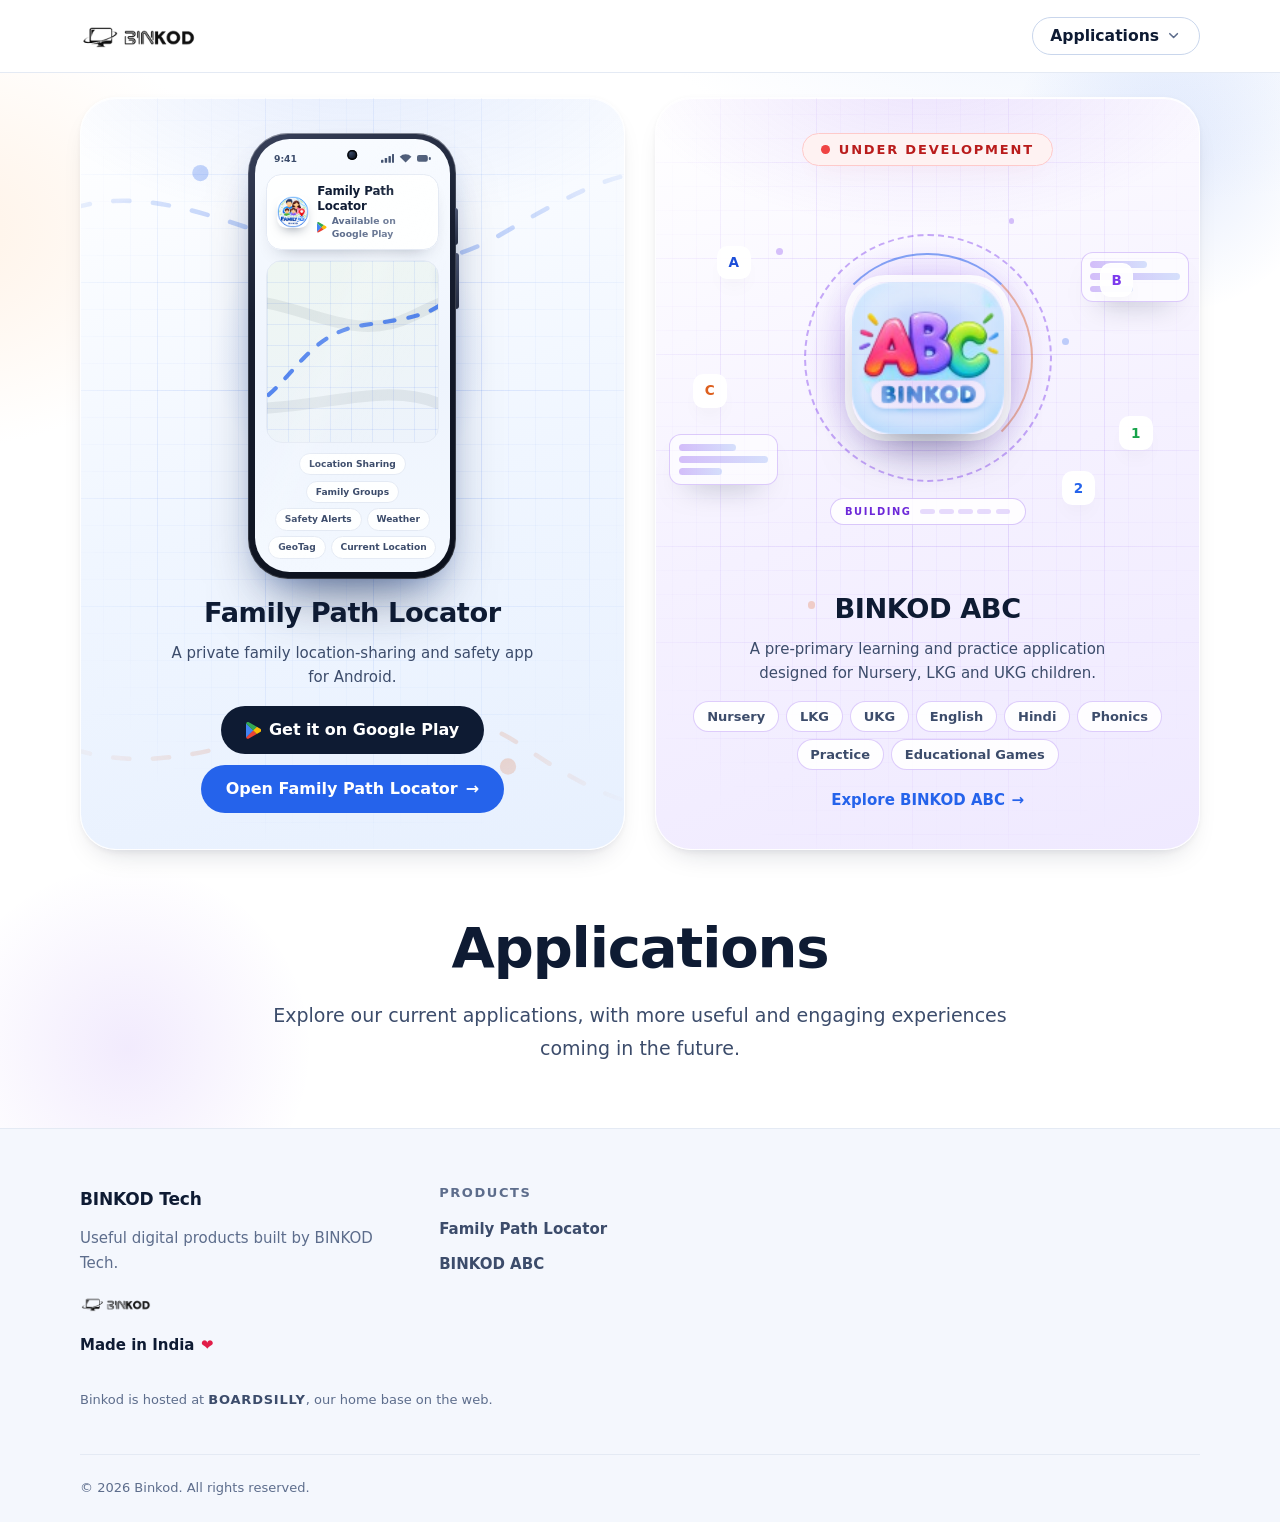
==== index.html @ 32d00f83 "Initial website - binkod applications" ====
<!DOCTYPE html>
<html lang="en">
<head>
  <meta charset="UTF-8">
  <meta name="viewport" content="width=device-width, initial-scale=1.0">
  <title>BINKOD Tech — Applications</title>
  <meta name="description" content="BINKOD Tech builds useful digital products — Family Path Locator, a family location-sharing app for Android, and BINKOD ABC, a pre-primary learning app in development.">
  <meta name="theme-color" content="#2563eb">
  <!-- TODO: Add canonical URL and og:url once the production domain is confirmed. -->
  <meta property="og:type" content="website">
  <meta property="og:site_name" content="BINKOD Tech">
  <meta property="og:title" content="BINKOD Tech — Applications">
  <meta property="og:description" content="BINKOD Tech builds useful digital products — Family Path Locator for Android and BINKOD ABC, in development.">
  <!-- TODO: Add og:image once the production domain is confirmed. -->
  <link rel="icon" type="image/png" sizes="96x96" href="/public/favicon/fav-96.png">
  <link rel="apple-touch-icon" href="/public/favicon/apple-touch-icon.png">
  <link rel="stylesheet" href="/css/global.css">
  <script src="/js/global.js" defer></script>
</head>
<body>
  <a class="skip-link" href="#main-content">Skip to main content</a>

  <!-- ============================ HEADER ============================ -->
  <header class="site-header root-header">
    <div class="container header-inner">
      <!-- Primary brand: the BINKOD wordmark links to www.binkod.in -->
      <a class="root-logo" href="https://www.binkod.in/" target="_blank" rel="noopener noreferrer">
        <img src="/public/assets/shared/binkod.png" alt="BINKOD Tech" width="150" height="68">
      </a>

      <!-- Applications: grouped product navigation -->
      <details class="nav-apps" id="nav-apps">
        <summary class="nav-apps__toggle">
          Applications
          <svg class="nav-apps__chevron" viewBox="0 0 24 24" fill="none" stroke="currentColor" stroke-width="2.5" stroke-linecap="round" stroke-linejoin="round" aria-hidden="true" focusable="false"><polyline points="6 9 12 15 18 9"/></svg>
        </summary>
        <div class="nav-apps__panel">
          <ul class="nav-apps__list">
            <li>
              <a class="nav-apps__item" href="/family-path-locator/">
                <img class="nav-apps__icon" src="/public/assets/family-path/icons/familypath.png" alt="" width="36" height="36">
                <span class="nav-apps__meta">
                  <span class="nav-apps__name">Family Path Locator</span>
                  <span class="nav-apps__desc">Family location &amp; safety</span>
                </span>
              </a>
            </li>
            <li>
              <a class="nav-apps__item" href="/binkod-abc/">
                <img class="nav-apps__icon" src="/public/assets/binkod-abc/icons/app-icon.png" alt="" width="36" height="36" loading="lazy">
                <span class="nav-apps__meta">
                  <span class="nav-apps__name">
                    BINKOD ABC
                    <span class="nav-apps__badge">Under development</span>
                  </span>
                  <span class="nav-apps__desc">Pre-primary learning</span>
                </span>
              </a>
            </li>
          </ul>
        </div>
      </details>
    </div>
  </header>

  <main id="main-content">
    <!-- ============================ APPLICATION SHOWCASE (first content) ============================ -->
    <section class="root-hero" aria-labelledby="applications-title">
      <div class="container">
        <div class="showcase">
          <!-- ============ LEFT — Family Path Locator (Android phone) ============ -->
          <div class="showcase__slot anim-in--left">
            <div class="showcase__panel showcase__panel--fp">
              <!-- Map-inspired backdrop: soft coordinate grid + flowing routes -->
              <span class="fp-deco fp-deco--grid" aria-hidden="true"></span>
              <svg class="fp-deco fp-deco__routes" viewBox="0 0 300 460" preserveAspectRatio="xMidYMid slice" aria-hidden="true" focusable="false">
                <path class="fp-route fp-route--a" d="M-24 92 C 60 44, 140 152, 232 98 S 336 54, 372 128"/>
                <path class="fp-route fp-route--b" d="M-24 374 C 70 424, 152 318, 246 382 S 348 402, 372 344"/>
                <circle class="fp-route-dot fp-route-dot--a" cx="66" cy="64" r="4.5"/>
                <circle class="fp-route-dot fp-route-dot--b" cx="236" cy="392" r="4.5"/>
              </svg>

              <!-- Android phone mockup -->
              <div class="fp-stage">
                <span class="fp-stage__glow" aria-hidden="true"></span>
                <div class="phone-float">
                  <div class="phone-tilt">
                    <div class="phone">
                      <span class="phone__btn phone__btn--vol" aria-hidden="true"></span>
                      <span class="phone__btn phone__btn--power" aria-hidden="true"></span>
                      <div class="phone__screen">
                        <div class="app-ui">
                          <div class="app-ui__bar">
                            <span>9:41</span>
                            <span class="app-ui__sys" aria-hidden="true">
                              <svg viewBox="0 0 12 8" focusable="false"><rect x="0" y="5.2" width="2.2" height="2.8" rx="0.6"/><rect x="3.4" y="3.6" width="2.2" height="4.4" rx="0.6"/><rect x="6.8" y="1.8" width="2.2" height="6.2" rx="0.6"/><rect x="10" y="0" width="2" height="8" rx="0.6"/></svg>
                              <svg viewBox="0 0 12 8" focusable="false"><path d="M6 7.7 0.7 2.5A7.5 7.5 0 0 1 11.3 2.5Z"/></svg>
                              <svg viewBox="0 0 11 7" focusable="false"><rect x="0" y="0.8" width="8.6" height="5.4" rx="1.6"/><rect x="9.4" y="2.3" width="1.6" height="2.4" rx="0.8"/></svg>
                            </span>
                          </div>
                          <div class="app-ui__head">
                            <img class="app-ui__icon" src="/public/assets/family-path/icons/familypath.png" alt="" width="34" height="34">
                            <div class="app-ui__titles">
                              <span class="app-ui__name">Family Path Locator</span>
                              <span class="app-ui__avail">
                                <svg class="app-ui__play-icon" viewBox="0 0 92 101" aria-hidden="true" focusable="false"><path fill="#EA4335" d="M42.7141006,48.2030918 L0.378682653,92.5574864 C1.34201801,95.9718278 3.8294422,98.7491902 7.11735265,100.081627 C10.4052631,101.414063 14.1244454,101.151948 17.1929731,99.3715328 L64.8282049,72.2415332 L42.7141006,48.2030918 Z"/><path fill="#FBBC04" d="M85.5227162,40.6634756 L64.9228444,28.8650805 L41.7361587,49.2125801 L65.0174839,72.1784402 L85.4596231,60.5062311 C89.1508724,58.5735708 91.4640104,54.7514463 91.4640104,50.5848534 C91.4640104,46.4182604 89.1508724,42.5961359 85.4596231,40.6634756 L85.5227162,40.6634756 Z"/><path fill="#4285F4" d="M0.378682653,8.39139474 C0.122773783,9.33743897 -0.00455672329,10.3136395 3.58642309e-13,11.2936738 L3.58642309e-13,89.6552074 C0.00268414143,90.6347753 0.129891998,91.6100356 0.378682653,92.5574864 L44.1652401,49.3387662 L0.378682653,8.39139474 Z"/><path fill="#34A853" d="M43.0295657,50.4744406 L64.9228444,28.8650805 L17.3507056,1.60889485 C15.5610268,0.560731677 13.5255296,0.005596085 11.4515081,0 C6.30402332,-0.0101779895 1.77867801,3.40639326 0.378682653,8.35984823 L43.0295657,50.4744406 Z"/></svg>
                                Available on Google Play
                              </span>
                            </div>
                          </div>
                          <div class="app-ui__map">
                            <svg class="app-ui__map-svg" viewBox="0 0 200 130" preserveAspectRatio="xMidYMid slice" aria-hidden="true" focusable="false">
                              <path class="app-road" d="M-14 36 C 44 8, 88 66, 142 40 S 196 18, 224 44"/>
                              <path class="app-road" d="M-14 100 C 52 120, 116 80, 166 104 S 214 112, 232 94"/>
                              <path class="app-road" d="M20 -14 C 34 40, 10 84, 40 148"/>
                              <path class="app-route" d="M26 106 C 58 88, 66 52, 108 46 S 158 38, 174 22"/>
                              <circle class="app-route-start" cx="26" cy="106" r="4"/>
                              <g class="app-pin" transform="translate(174 22)">
                                <circle class="app-pin__ping" cx="0" cy="-14" r="6"/>
                                <path class="app-pin__shape" d="M0 0 C-6 -8.5 -8.5 -11.5 -8.5 -15.5 A8.5 8.5 0 1 1 8.5 -15.5 C8.5 -11.5 6 -8.5 0 0 Z"/>
                                <circle class="app-pin__dot" cx="0" cy="-15.5" r="3.2"/>
                              </g>
                            </svg>
                          </div>
                          <ul class="app-ui__pills">
                            <li>Location Sharing</li>
                            <li>Family Groups</li>
                            <li>Safety Alerts</li>
                            <li>Weather</li>
                            <li>GeoTag</li>
                            <li>Current Location</li>
                          </ul>
                        </div>
                        <span class="phone__cam" aria-hidden="true"></span>
                        <span class="phone__glare" aria-hidden="true"></span>
                      </div>
                    </div>
                  </div>
                </div>
              </div>

              <div class="showcase__info">
                <h2 class="showcase__title">Family Path Locator</h2>
                <p class="showcase__desc">A private family location-sharing and safety app for Android.</p>
                <div class="showcase__actions">
                  <a class="btn btn--play" href="https://play.google.com/store/apps/details?id=com.binkod.familypath" target="_blank" rel="noopener noreferrer" data-play-link>
                    <svg class="btn__play-icon" viewBox="0 0 92 101" aria-hidden="true" focusable="false"><path fill="#EA4335" d="M42.7141006,48.2030918 L0.378682653,92.5574864 C1.34201801,95.9718278 3.8294422,98.7491902 7.11735265,100.081627 C10.4052631,101.414063 14.1244454,101.151948 17.1929731,99.3715328 L64.8282049,72.2415332 L42.7141006,48.2030918 Z"/><path fill="#FBBC04" d="M85.5227162,40.6634756 L64.9228444,28.8650805 L41.7361587,49.2125801 L65.0174839,72.1784402 L85.4596231,60.5062311 C89.1508724,58.5735708 91.4640104,54.7514463 91.4640104,50.5848534 C91.4640104,46.4182604 89.1508724,42.5961359 85.4596231,40.6634756 L85.5227162,40.6634756 Z"/><path fill="#4285F4" d="M0.378682653,8.39139474 C0.122773783,9.33743897 -0.00455672329,10.3136395 3.58642309e-13,11.2936738 L3.58642309e-13,89.6552074 C0.00268414143,90.6347753 0.129891998,91.6100356 0.378682653,92.5574864 L44.1652401,49.3387662 L0.378682653,8.39139474 Z"/><path fill="#34A853" d="M43.0295657,50.4744406 L64.9228444,28.8650805 L17.3507056,1.60889485 C15.5610268,0.560731677 13.5255296,0.005596085 11.4515081,0 C6.30402332,-0.0101779895 1.77867801,3.40639326 0.378682653,8.35984823 L43.0295657,50.4744406 Z"/></svg>
                    Get it on Google Play
                  </a>
                  <a class="btn btn--primary" href="/family-path-locator/">
                    Open Family Path Locator
                    <span class="showcase__arrow" aria-hidden="true">→</span>
                  </a>
                </div>
              </div>
            </div>
          </div>

          <!-- ============ RIGHT — BINKOD ABC (under development) ============ -->
          <div class="showcase__slot anim-in--right">
            <div class="showcase__panel showcase__panel--abc">
              <!-- Blueprint-inspired backdrop -->
              <span class="abc-deco abc-deco--grid" aria-hidden="true"></span>
              <span class="abc-dot abc-dot--1" aria-hidden="true"></span>
              <span class="abc-dot abc-dot--2" aria-hidden="true"></span>
              <span class="abc-dot abc-dot--3" aria-hidden="true"></span>
              <span class="abc-dot abc-dot--4" aria-hidden="true"></span>

              <p class="abc-status">
                <span class="abc-status__dot" aria-hidden="true"></span>
                Under development
              </p>

              <div class="abc-stage">
                <span class="abc-stage__glow" aria-hidden="true"></span>

                <span class="abc-frag abc-frag--a" aria-hidden="true">A</span>
                <span class="abc-frag abc-frag--b" aria-hidden="true">B</span>
                <span class="abc-frag abc-frag--c" aria-hidden="true">C</span>
                <span class="abc-frag abc-frag--d" aria-hidden="true">1</span>
                <span class="abc-frag abc-frag--e" aria-hidden="true">2</span>

                <span class="abc-wire abc-wire--a" aria-hidden="true"><i></i><i></i><i></i></span>
                <span class="abc-wire abc-wire--b" aria-hidden="true"><i></i><i></i><i></i></span>

                <div class="abc-orbit">
                  <span class="abc-orbit__ring abc-orbit__ring--dashed" aria-hidden="true"></span>
                  <span class="abc-orbit__ring abc-orbit__ring--sweep" aria-hidden="true"></span>
                  <span class="abc-orbit__halo" aria-hidden="true"></span>
                  <div class="abc-icon-intro">
                    <div class="abc-icon-float">
                      <img class="abc-icon" src="/public/assets/binkod-abc/icons/app-icon.png" alt="BINKOD ABC app icon" width="156" height="156" loading="lazy">
                    </div>
                  </div>
                </div>

                <div class="abc-build" aria-hidden="true">
                  <span class="abc-build__label">Building</span>
                  <span class="abc-build__steps"><i></i><i></i><i></i><i></i><i></i></span>
                </div>
              </div>

              <div class="showcase__info">
                <h2 class="showcase__title">BINKOD ABC</h2>
                <p class="showcase__desc">A pre-primary learning and practice application designed for Nursery, LKG and UKG children.</p>
                <ul class="showcase__tags">
                  <li>Nursery</li>
                  <li>LKG</li>
                  <li>UKG</li>
                  <li>English</li>
                  <li>Hindi</li>
                  <li>Phonics</li>
                  <li>Practice</li>
                  <li>Educational Games</li>
                </ul>
                <div class="showcase__actions">
                  <a class="showcase__link" href="/binkod-abc/">
                    Explore BINKOD ABC
                    <span class="showcase__arrow" aria-hidden="true">→</span>
                  </a>
                </div>
              </div>
            </div>
          </div>
        </div>
      </div>

      <!-- Applications heading + subtitle — intentionally placed AFTER the showcase -->
      <div class="container root-hero__inner root-hero__apps">
        <h1 id="applications-title" class="anim-in">Applications</h1>
        <p class="lead anim-in anim-in--delay">Explore our current applications, with more useful and engaging experiences coming in the future.</p>
      </div>
    </section>
  </main>

  <!-- ============================ FOOTER ============================ -->
  <footer class="site-footer">
    <div class="container">
      <div class="footer-grid">
        <div class="footer-brand">
          <span class="brand__name">BINKOD Tech</span>
          <p class="footer-brand__text">
            Useful digital products built by BINKOD Tech.
          </p>
          <a class="binkod-link" href="https://www.binkod.in/" target="_blank" rel="noopener noreferrer">
            <img src="/public/assets/shared/binkod.png" alt="BINKOD Tech" width="150" height="68" loading="lazy">
          </a>
          <p class="made-in">Made in India <span class="made-in__heart" aria-hidden="true">❤️</span></p>
        </div>
        <div class="footer-col">
          <h2 class="footer__title">Products</h2>
          <ul class="footer-links">
            <li><a href="/family-path-locator/">Family Path Locator</a></li>
            <li><a href="/binkod-abc/">BINKOD ABC</a></li>
          </ul>
        </div>
      </div>
      <p class="footer-hosting">
        Binkod is hosted at <a href="https://boardsilly.in">BOARDSILLY</a>, our home base on the web.
      </p>
      <div class="footer-bottom">
        <span>© 2026 Binkod. All rights reserved.</span>
      </div>
    </div>
  </footer>
</body>
</html>
---- css/global.css ----
/* ==========================================================================
   BINKOD Tech Web — global.css
   Site-wide foundation: design tokens, reset, typography, buttons, layout,
   header/navigation, footer, accessibility helpers, root page, and 404 page.

   Application-specific styles belong in the application stylesheet
   (for example css/family-path.css).
   ========================================================================== */

/* --------------------------------------------------------------------------
   Design tokens
   -------------------------------------------------------------------------- */
:root {
  /* Color */
  --c-bg: #ffffff;
  --c-bg-soft: #f4f7fd;
  --c-bg-warm: #fff7ef;
  --c-surface: #ffffff;
  --c-line: #e4eaf4;
  --c-line-strong: #c9d6ec;
  --c-ink: #0e1b33;
  --c-ink-soft: #3c4c6b;
  --c-muted: #5d6d8c;
  --c-primary: #2563eb;
  --c-primary-strong: #1d4ed8;
  --c-primary-soft: #eaf1fe;
  --c-accent: #dd5f1e;
  --c-accent-soft: #fff1e4;
  --c-heart: #e11d48;
  --c-note-bg: #fffbeb;
  --c-note-line: #f3d489;
  --c-note-ink: #6f5412;

  /* Typography */
  --font-sans: system-ui, -apple-system, "Segoe UI", Roboto, "Helvetica Neue",
    Arial, "Noto Sans", sans-serif;
  --fs-xs: 0.8125rem;
  --fs-sm: 0.9375rem;
  --fs-base: 1rem;
  --fs-md: 1.125rem;
  --fs-lg: 1.25rem;
  --fs-lead: clamp(1.0625rem, 1rem + 0.3vw, 1.1875rem);
  --fs-h1: clamp(2.375rem, 1.4rem + 4vw, 3.5rem);
  --fs-h2: clamp(1.75rem, 1.2rem + 2.2vw, 2.5rem);
  --fs-h3: clamp(1.2rem, 1.05rem + 0.7vw, 1.45rem);
  --lh-body: 1.65;

  /* Shape & elevation */
  --r-sm: 8px;
  --r-md: 14px;
  --r-lg: 20px;
  --r-xl: 28px;
  --r-pill: 999px;
  --sh-1: 0 1px 2px rgba(14, 27, 51, 0.06);
  --sh-2: 0 2px 6px rgba(14, 27, 51, 0.05), 0 14px 30px -16px rgba(14, 27, 51, 0.22);
  --sh-3: 0 4px 12px rgba(14, 27, 51, 0.07), 0 28px 56px -24px rgba(14, 27, 51, 0.28);

  /* Layout */
  --container: 70rem;
  --gutter: clamp(1rem, 4vw, 1.75rem);
  --section-y: clamp(3.5rem, 2rem + 6vw, 5.75rem);
  --header-h: 4.5rem;

  /* Motion */
  --t-fast: 150ms ease;
  --t: 220ms ease;
}

/* --------------------------------------------------------------------------
   Reset / base
   -------------------------------------------------------------------------- */
*,
*::before,
*::after {
  box-sizing: border-box;
}

html {
  -webkit-text-size-adjust: 100%;
  scroll-behavior: smooth;
}

body {
  margin: 0;
}

h1,
h2,
h3,
h4,
p,
figure,
blockquote,
ul,
ol,
dl,
dd {
  margin: 0;
}

img,
picture,
video,
svg {
  display: block;
  max-width: 100%;
}

input,
button,
textarea,
select {
  font: inherit;
}

ul[class],
ol[class] {
  list-style: none;
  padding: 0;
}

::selection {
  background: var(--c-primary-soft);
  color: var(--c-ink);
}

/* --------------------------------------------------------------------------
   Body defaults and typography
   -------------------------------------------------------------------------- */
body {
  font-family: var(--font-sans);
  font-size: var(--fs-base);
  line-height: var(--lh-body);
  color: var(--c-ink);
  background-color: var(--c-bg);
  -webkit-font-smoothing: antialiased;
}

h1,
h2,
h3,
h4,
h5,
h6 {
  line-height: 1.2;
  font-weight: 700;
  letter-spacing: -0.015em;
}

h1 {
  font-size: var(--fs-h1);
}

h2 {
  font-size: var(--fs-h2);
}

h3 {
  font-size: var(--fs-h3);
}

p {
  overflow-wrap: break-word;
}

strong {
  font-weight: 700;
}

a {
  color: var(--c-primary);
  text-decoration-thickness: 0.06em;
  text-underline-offset: 0.18em;
}

a:hover {
  color: var(--c-primary-strong);
}

.icon {
  width: 1.5rem;
  height: 1.5rem;
  flex: none;
}

/* --------------------------------------------------------------------------
   Layout primitives
   -------------------------------------------------------------------------- */
.container {
  width: min(100% - 2 * var(--gutter), var(--container));
  margin-inline: auto;
}

.section {
  padding-block: var(--section-y);
}

section[id],
main[id] {
  scroll-margin-top: calc(var(--header-h) + 0.75rem);
}

.section--soft {
  background-color: var(--c-bg-soft);
}

.section--warm {
  background-color: var(--c-bg-warm);
}

.section--dark {
  background: linear-gradient(140deg, #10203f 0%, #16305f 55%, #1d3f7d 100%);
  color: #eef3fc;
}

.section--dark h2,
.section--dark h3 {
  color: #ffffff;
}

.section--dark .eyebrow {
  color: #9dbdf8;
}

.section--dark p {
  color: #ccd8ee;
}

.section-head {
  max-width: 44rem;
  margin-inline: auto;
  text-align: center;
  margin-bottom: clamp(2rem, 1.2rem + 3vw, 3.25rem);
}

.section-head > * + * {
  margin-top: 0.9rem;
}

.eyebrow {
  display: block;
  font-size: var(--fs-xs);
  font-weight: 700;
  letter-spacing: 0.14em;
  text-transform: uppercase;
  color: var(--c-primary);
}

.lead {
  font-size: var(--fs-lead);
  line-height: 1.7;
  color: var(--c-ink-soft);
}

.actions {
  display: flex;
  flex-wrap: wrap;
  align-items: center;
  gap: 0.85rem;
}

/* --------------------------------------------------------------------------
   Buttons
   -------------------------------------------------------------------------- */
.btn {
  display: inline-flex;
  align-items: center;
  justify-content: center;
  gap: 0.5rem;
  padding: 0.8rem 1.5rem;
  border: 1.5px solid transparent;
  border-radius: var(--r-pill);
  font-family: inherit;
  font-size: 1rem;
  font-weight: 600;
  line-height: 1.25;
  text-align: center;
  text-decoration: none;
  cursor: pointer;
  transition: background-color var(--t), color var(--t), border-color var(--t),
    box-shadow var(--t), transform var(--t-fast);
}

.btn:hover:not([aria-disabled="true"]) {
  transform: translateY(-2px);
}

.btn:active:not([aria-disabled="true"]) {
  transform: translateY(1px);
}

.btn--primary {
  background-color: var(--c-primary);
  color: #ffffff;
}

.btn--primary:hover {
  background-color: var(--c-primary-strong);
  color: #ffffff;
  box-shadow: var(--sh-2);
}

.btn--outline {
  background-color: transparent;
  color: var(--c-primary-strong);
  border-color: var(--c-line-strong);
}

.btn--outline:hover {
  background-color: var(--c-primary-soft);
  border-color: var(--c-primary);
  color: var(--c-primary-strong);
}

.btn--play {
  background-color: var(--c-ink);
  color: #ffffff;
}

.btn--play:hover {
  background-color: #1d3055;
  color: #ffffff;
  box-shadow: var(--sh-2);
}

/* Official Google Play icon shown before the button label */
.btn__play-icon {
  width: auto;
  height: 1.05rem;
  flex: none;
}

.btn--sm .btn__play-icon {
  height: 0.95rem;
}

.btn--light {
  background-color: #ffffff;
  color: var(--c-ink);
}

.btn--light:hover {
  background-color: #eef3fc;
  color: var(--c-ink);
  box-shadow: var(--sh-2);
}

.btn--sm {
  padding: 0.55rem 1.15rem;
  font-size: var(--fs-sm);
}

.btn--block {
  display: flex;
  width: 100%;
}

[data-play-link][aria-disabled="true"] {
  opacity: 0.6;
  cursor: default;
  pointer-events: none;
}

/* --------------------------------------------------------------------------
   Chips
   -------------------------------------------------------------------------- */
.chip {
  display: inline-flex;
  align-items: center;
  gap: 0.45rem;
  padding: 0.35rem 0.85rem;
  border-radius: var(--r-pill);
  border: 1px solid var(--c-line);
  background-color: var(--c-surface);
  font-size: var(--fs-xs);
  font-weight: 600;
  color: var(--c-ink-soft);
}

.chip--primary {
  background-color: var(--c-primary-soft);
  border-color: transparent;
  color: var(--c-primary-strong);
}

.chip--accent {
  background-color: var(--c-accent-soft);
  border-color: transparent;
  color: #a3440f;
}

.made-in {
  display: inline-flex;
  align-items: center;
  gap: 0.4rem;
  font-weight: 600;
}

.made-in__heart {
  color: var(--c-heart);
  font-style: normal;
}

/* --------------------------------------------------------------------------
   Accessibility helpers
   -------------------------------------------------------------------------- */
.skip-link {
  position: absolute;
  top: 0;
  left: 0;
  z-index: 100;
  padding: 0.8rem 1.2rem;
  border: 1px solid var(--c-line-strong);
  border-radius: 0 0 var(--r-sm) 0;
  background-color: var(--c-bg);
  color: var(--c-primary-strong);
  font-weight: 600;
  text-decoration: none;
  transform: translateY(-110%);
  transition: transform var(--t-fast);
}

.skip-link:focus {
  transform: translateY(0);
}

.visually-hidden {
  position: absolute;
  width: 1px;
  height: 1px;
  padding: 0;
  margin: -1px;
  overflow: hidden;
  clip: rect(0 0 0 0);
  white-space: nowrap;
  border: 0;
}

:focus-visible {
  outline: 3px solid var(--c-primary);
  outline-offset: 2px;
}

/* --------------------------------------------------------------------------
   Site header and navigation
   -------------------------------------------------------------------------- */
.site-header {
  position: sticky;
  top: 0;
  z-index: 60;
  background-color: rgba(255, 255, 255, 0.96);
  border-bottom: 1px solid var(--c-line);
}

.header-inner {
  position: relative;
  display: flex;
  align-items: center;
  gap: 1rem;
  min-height: var(--header-h);
}

.brand {
  display: inline-flex;
  align-items: center;
  gap: 0.65rem;
  color: var(--c-ink);
  text-decoration: none;
}

.brand:hover {
  color: var(--c-ink);
}

.brand__img {
  width: 2.375rem;
  height: 2.375rem;
  flex: none;
}

.brand__text {
  display: flex;
  flex-direction: column;
  line-height: 1.15;
}

.brand__name {
  font-size: 1.0625rem;
  font-weight: 700;
  letter-spacing: -0.01em;
}

.brand__by {
  font-size: 0.75rem;
  font-weight: 600;
  color: var(--c-muted);
  letter-spacing: 0.02em;
}

.nav-toggle {
  display: none;
  margin-left: auto;
  width: 2.75rem;
  height: 2.75rem;
  padding: 0;
  border: 1px solid var(--c-line-strong);
  border-radius: var(--r-sm);
  background-color: var(--c-surface);
  cursor: pointer;
  align-items: center;
  justify-content: center;
  flex-direction: column;
  gap: 5px;
  transition: background-color var(--t-fast);
}

.nav-toggle:hover {
  background-color: var(--c-primary-soft);
}

.nav-toggle__bar {
  display: block;
  width: 1.15rem;
  height: 2px;
  border-radius: 2px;
  background-color: var(--c-ink);
  transition: transform var(--t), opacity var(--t-fast);
}

.nav-toggle[aria-expanded="true"] .nav-toggle__bar:nth-child(1) {
  transform: translateY(7px) rotate(45deg);
}

.nav-toggle[aria-expanded="true"] .nav-toggle__bar:nth-child(2) {
  opacity: 0;
}

.nav-toggle[aria-expanded="true"] .nav-toggle__bar:nth-child(3) {
  transform: translateY(-7px) rotate(-45deg);
}

.site-nav {
  display: flex;
  align-items: center;
  gap: 0.25rem;
  margin-left: auto;
}

.site-nav__list {
  display: flex;
  align-items: center;
  gap: 0.35rem 1.3rem;
  margin: 0;
  padding: 0;
  list-style: none;
}

.site-nav__link {
  display: inline-block;
  padding: 0.4rem 0;
  color: var(--c-ink-soft);
  font-size: 0.975rem;
  font-weight: 600;
  text-decoration: none;
  background-image: linear-gradient(currentColor, currentColor);
  background-position: left calc(100% - 2px);
  background-size: 0% 2px;
  background-repeat: no-repeat;
  transition: color var(--t-fast), background-size var(--t) ease;
}

.site-nav__link:hover {
  color: var(--c-primary-strong);
  background-size: 100% 2px;
}

.site-nav__link[aria-current="page"] {
  color: var(--c-primary-strong);
  background-size: 100% 2px;
}

.site-nav .btn {
  margin-left: 0.65rem;
}

@media (max-width: 59.99em) {
  .nav-toggle {
    display: inline-flex;
  }

  .site-nav {
    display: none;
    position: absolute;
    top: 100%;
    left: calc(-1 * var(--gutter));
    right: calc(-1 * var(--gutter));
    margin-left: 0;
    padding: 0.5rem var(--gutter) 1.25rem;
    background-color: var(--c-bg);
    border-bottom: 1px solid var(--c-line);
    box-shadow: var(--sh-2);
  }

  .site-nav.is-open {
    display: block;
    animation: nav-in 180ms ease-out;
  }

  .site-nav__list {
    flex-direction: column;
    align-items: stretch;
    gap: 0;
  }

  .site-nav__link {
    display: block;
    padding: 0.85rem 0;
    font-size: 1.0625rem;
    border-bottom: 1px solid var(--c-line);
  }

  .site-nav .btn {
    display: flex;
    width: 100%;
    margin: 1rem 0 0;
  }
}

/* --------------------------------------------------------------------------
   Root header — BINKOD wordmark + Applications dropdown
   -------------------------------------------------------------------------- */
.root-header .header-inner {
  justify-content: space-between;
}

.root-logo {
  display: inline-flex;
  align-items: center;
  flex: none;
}

.root-logo img {
  width: auto;
  height: clamp(2.7rem, 2.15rem + 2.6vw, 3.3rem);
  display: block;
}

.nav-apps {
  position: relative;
}

.nav-apps__toggle {
  display: inline-flex;
  align-items: center;
  gap: 0.45rem;
  padding: 0.55rem 1.1rem;
  border: 1px solid var(--c-line-strong);
  border-radius: var(--r-pill);
  background-color: var(--c-surface);
  color: var(--c-ink);
  font-size: 0.975rem;
  font-weight: 700;
  line-height: 1.2;
  list-style: none;
  cursor: pointer;
  user-select: none;
  transition:
    border-color var(--t-fast),
    background-color var(--t-fast),
    box-shadow var(--t-fast);
}

.nav-apps__toggle::-webkit-details-marker {
  display: none;
}

.nav-apps__toggle:hover {
  border-color: var(--c-primary);
  background-color: var(--c-primary-soft);
}

.nav-apps[open] .nav-apps__toggle {
  border-color: var(--c-primary);
  box-shadow: var(--sh-1);
}

.nav-apps__chevron {
  width: 0.95rem;
  height: 0.95rem;
  flex: none;
  color: var(--c-muted);
  transition: transform var(--t);
}

.nav-apps[open] .nav-apps__chevron {
  transform: rotate(180deg);
}

.nav-apps__panel {
  position: absolute;
  top: calc(100% + 0.7rem);
  right: 0;
  z-index: 70;
  width: min(20rem, calc(100vw - 2 * var(--gutter)));
  padding: 0.5rem;
  background-color: rgba(255, 255, 255, 0.94);
  border: 1px solid rgba(255, 255, 255, 0.95);
  border-radius: var(--r-lg);
  box-shadow: var(--sh-3);
  -webkit-backdrop-filter: blur(16px) saturate(150%);
  backdrop-filter: blur(16px) saturate(150%);
}

.nav-apps[open] .nav-apps__panel {
  animation: nav-in 160ms ease-out;
}

.nav-apps__panel::before {
  content: "";
  position: absolute;
  top: -5px;
  right: 1.65rem;
  width: 10px;
  height: 10px;
  background-color: #ffffff;
  border-left: 1px solid var(--c-line);
  border-top: 1px solid var(--c-line);
  transform: rotate(45deg);
}

.nav-apps__list {
  display: grid;
  gap: 0.15rem;
  margin: 0;
  padding: 0;
  list-style: none;
}

.nav-apps__item {
  display: flex;
  align-items: center;
  gap: 0.75rem;
  padding: 0.65rem 0.75rem;
  border-radius: var(--r-md);
  text-decoration: none;
  color: var(--c-ink);
  transition: background-color var(--t-fast);
}

.nav-apps__item:hover {
  background-color: var(--c-primary-soft);
}

.nav-apps__icon {
  width: 2.25rem;
  height: 2.25rem;
  flex: none;
  border-radius: 0.55rem;
  box-shadow: 0 4px 10px -6px rgba(14, 27, 51, 0.45);
}

.nav-apps__meta {
  display: flex;
  flex-direction: column;
  gap: 0.15rem;
  min-width: 0;
  line-height: 1.2;
}

.nav-apps__name {
  display: inline-flex;
  align-items: center;
  flex-wrap: wrap;
  gap: 0.45rem;
  font-size: 0.95rem;
  font-weight: 700;
}

.nav-apps__desc {
  color: var(--c-muted);
  font-size: 0.78rem;
  font-weight: 600;
}

.nav-apps__badge {
  display: inline-flex;
  padding: 0.16rem 0.5rem;
  background-color: #fef2f2;
  border: 1px solid #fecaca;
  border-radius: var(--r-pill);
  color: #b91c1c;
  font-size: 0.625rem;
  font-weight: 800;
  letter-spacing: 0.07em;
  text-transform: uppercase;
  white-space: nowrap;
}

@media (max-width: 40em) {
  .nav-apps__toggle {
    padding: 0.5rem 0.9rem;
    font-size: 0.9rem;
  }
}

/* --------------------------------------------------------------------------
   Site footer
   -------------------------------------------------------------------------- */
.site-footer {
  padding: clamp(2.5rem, 1.5rem + 3vw, 3.5rem) 0 1.5rem;
  background-color: var(--c-bg-soft);
  border-top: 1px solid var(--c-line);
  font-size: var(--fs-sm);
}

.footer-grid {
  display: grid;
  gap: 2.25rem;
}

@media (min-width: 35em) {
  .footer-grid {
    grid-template-columns: repeat(2, 1fr);
  }
}

@media (min-width: 60em) {
  .footer-grid {
    grid-template-columns: 1.5fr 1fr 1fr 1.2fr;
    gap: 2.5rem;
  }
}

.footer-brand {
  display: grid;
  gap: 0.8rem;
  justify-items: start;
}

.footer-brand__text {
  color: var(--c-muted);
  max-width: 24rem;
}

.footer__title {
  font-size: var(--fs-xs);
  font-weight: 700;
  letter-spacing: 0.12em;
  text-transform: uppercase;
  color: var(--c-muted);
  margin-bottom: 1rem;
}

.footer-links {
  margin: 0;
  padding: 0;
  list-style: none;
  display: grid;
  gap: 0.65rem;
}

.footer-links a {
  color: var(--c-ink-soft);
  font-weight: 600;
  text-decoration: none;
  transition: color var(--t-fast);
}

.footer-links a:hover {
  color: var(--c-primary-strong);
  text-decoration: underline;
}

.footer-cta__text {
  color: var(--c-muted);
  margin-bottom: 0.9rem;
}

.footer-bottom {
  display: flex;
  flex-wrap: wrap;
  align-items: center;
  justify-content: space-between;
  gap: 0.75rem 1.5rem;
  margin-top: clamp(2rem, 1.4rem + 2vw, 2.75rem);
  padding-top: 1.35rem;
  border-top: 1px solid var(--c-line);
  color: var(--c-muted);
  font-size: var(--fs-xs);
}

.footer-bottom strong {
  color: var(--c-ink-soft);
}

/* --------------------------------------------------------------------------
   BINKOD wordmark link (footers, contact, about)
   -------------------------------------------------------------------------- */
.binkod-link {
  display: inline-flex;
  align-items: center;
  border-radius: var(--r-sm);
  transition: transform var(--t-fast), opacity var(--t-fast);
}

.binkod-link:hover {
  transform: translateY(-2px);
  opacity: 0.92;
}

.binkod-link img {
  display: block;
  width: auto;
  height: 2rem;
}

/* Hosting note — BOARDSILLY web home */
.footer-hosting {
  margin-top: clamp(1.5rem, 1.2rem + 1vw, 2rem);
  color: var(--c-muted);
  font-size: var(--fs-xs);
  line-height: 1.6;
}

.footer-hosting a {
  color: var(--c-ink-soft);
  font-weight: 700;
  letter-spacing: 0.06em;
  text-decoration: none;
  transition: color var(--t-fast);
}

.footer-hosting a:hover {
  color: var(--c-primary-strong);
  text-decoration: underline;
}

/* Contact email — displayed as plain styled text, never a mailto link */
.contact-email {
  font-weight: 600;
  color: var(--c-ink-soft);
  letter-spacing: 0.01em;
  user-select: text;
  overflow-wrap: anywhere;
}

/* --------------------------------------------------------------------------
   Root page — products-first homepage (application showcase first, then the
   Applications heading + subtitle)
   -------------------------------------------------------------------------- */
.root-hero {
  position: relative;
  overflow: hidden;
  text-align: center;
  padding-block: clamp(1rem, 0.75rem + 1vw, 1.5rem) clamp(2.75rem, 2rem + 3vw, 4rem);
  background:
    radial-gradient(52rem 26rem at 88% -12%, var(--c-primary-soft), transparent 62%),
    radial-gradient(38rem 24rem at -8% 15%, var(--c-accent-soft), transparent 58%),
    var(--c-bg);
}

.root-hero::before,
.root-hero::after {
  content: "";
  position: absolute;
  border-radius: 50%;
  pointer-events: none;
}

.root-hero::before {
  top: -9rem;
  right: -7rem;
  width: 28rem;
  height: 28rem;
  background: radial-gradient(closest-side, rgba(37, 99, 235, 0.12), transparent 72%);
  animation: root-orb 16s ease-in-out infinite alternate;
}

.root-hero::after {
  bottom: -11rem;
  left: -8rem;
  width: 32rem;
  height: 32rem;
  background: radial-gradient(closest-side, rgba(124, 58, 237, 0.1), transparent 72%);
  animation: root-orb 20s ease-in-out infinite alternate-reverse;
}

.root-hero__inner {
  position: relative;
  z-index: 1;
  max-width: 46rem;
  margin-inline: auto;
}

.root-hero__inner > * + * {
  margin-top: clamp(0.75rem, 0.5rem + 1vw, 1.15rem);
}

/* Applications heading block sits after the showcase — spaced from it */
.root-hero__apps {
  margin-top: clamp(2.5rem, 1.75rem + 3vw, 4rem);
}

.root-hero h1 {
  letter-spacing: -0.02em;
}

/* ==========================================================================
   Application showcase — two premium product presentations side by side:
   Family Path Locator (live Android phone experience, Google Play) and
   BINKOD ABC (under-development build visual). Entrance animations live on
   the slot so hover transforms on the panel are not overridden by animation
   fill. Two columns from 48em; stacked (Family Path first) below that.
   ========================================================================== */
.showcase {
  position: relative;
  z-index: 1;
  display: grid;
  gap: clamp(1.25rem, 1rem + 1.4vw, 1.9rem);
}

@media (min-width: 48em) {
  .showcase {
    grid-template-columns: repeat(2, minmax(0, 1fr));
    align-items: stretch;
  }
}

.showcase__slot {
  display: flex;
  min-width: 0;
}

.showcase__panel {
  position: relative;
  overflow: hidden;
  flex: 1;
  display: flex;
  flex-direction: column;
  align-items: center;
  text-align: center;
  gap: 1.15rem;
  min-width: 0;
  padding:
    clamp(1.5rem, 1.2rem + 1.2vw, 2.25rem)
    clamp(1.25rem, 0.9rem + 1.4vw, 2rem)
    clamp(1.65rem, 1.3rem + 1.3vw, 2.25rem);
  border: 1px solid rgba(255, 255, 255, 0.92);
  border-radius: calc(var(--r-xl) + 8px);
  box-shadow: var(--sh-2), inset 0 1px 0 rgba(255, 255, 255, 0.95);
  transition: transform var(--t), box-shadow var(--t), border-color var(--t);
}

.showcase__panel:hover {
  transform: translateY(-4px);
  border-color: #ffffff;
}

/* Family Path side — sky-blue glass stage */
.showcase__panel--fp {
  background:
    radial-gradient(34rem 18rem at 50% -8%, rgba(37, 99, 235, 0.13), transparent 65%),
    linear-gradient(165deg, #ffffff 0%, #f0f6ff 52%, #e7f0fe 100%);
}

.showcase__panel--fp:hover {
  box-shadow:
    var(--sh-3),
    0 30px 60px -34px rgba(37, 99, 235, 0.55),
    inset 0 1px 0 rgba(255, 255, 255, 0.95);
}

/* BINKOD ABC side — soft violet build stage */
.showcase__panel--abc {
  background:
    radial-gradient(30rem 17rem at 50% -6%, rgba(124, 58, 237, 0.14), transparent 65%),
    linear-gradient(160deg, #ffffff 0%, #f5f1ff 52%, #efe9ff 100%);
}

.showcase__panel--abc:hover {
  box-shadow:
    var(--sh-3),
    0 30px 60px -34px rgba(124, 58, 237, 0.5),
    inset 0 1px 0 rgba(255, 255, 255, 0.95);
}

/* --------------------------------------------------------------------------
   Shared showcase text + actions
   -------------------------------------------------------------------------- */
.showcase__title {
  font-size: clamp(1.35rem, 1.1rem + 1vw, 1.7rem);
  font-weight: 800;
  letter-spacing: -0.015em;
  line-height: 1.2;
}

.showcase__desc {
  color: var(--c-ink-soft);
  font-size: var(--fs-sm);
  line-height: 1.6;
  max-width: 38ch;
  margin-inline: auto;
}

.showcase__tags {
  display: flex;
  flex-wrap: wrap;
  justify-content: center;
  gap: 0.45rem;
  margin-top: 0.3rem;
}

.showcase__tags li {
  padding: 0.36rem 0.8rem;
  background-color: rgba(255, 255, 255, 0.9);
  border: 1px solid rgba(124, 58, 237, 0.25);
  border-radius: var(--r-pill);
  color: var(--c-ink-soft);
  font-size: var(--fs-xs);
  font-weight: 600;
  line-height: 1.35;
  white-space: nowrap;
}

.showcase__info {
  position: relative;
  z-index: 1;
  display: flex;
  flex-direction: column;
  align-items: center;
  gap: 0.7rem;
  width: 100%;
}

.showcase__actions {
  display: flex;
  flex-wrap: wrap;
  justify-content: center;
  align-items: center;
  gap: 0.7rem;
  width: 100%;
  padding-top: 0.4rem;
}

.showcase__arrow {
  display: inline-block;
  transition: transform var(--t);
}

.btn:hover .showcase__arrow,
.btn:focus-visible .showcase__arrow,
.showcase__link:hover .showcase__arrow,
.showcase__link:focus-visible .showcase__arrow {
  transform: translateX(4px);
}

.showcase__link {
  display: inline-flex;
  align-items: center;
  gap: 0.4rem;
  color: var(--c-primary);
  font-weight: 700;
  font-size: var(--fs-sm);
  text-decoration: none;
}

.showcase__link:hover,
.showcase__link:focus-visible {
  color: var(--c-primary-strong);
}

/* --------------------------------------------------------------------------
   Family Path side — map-inspired backdrop
   -------------------------------------------------------------------------- */
.fp-deco {
  position: absolute;
  pointer-events: none;
}

.fp-deco--grid {
  inset: -2rem;
  background-image:
    linear-gradient(rgba(37, 99, 235, 0.1) 1px, transparent 1px),
    linear-gradient(90deg, rgba(37, 99, 235, 0.1) 1px, transparent 1px),
    linear-gradient(rgba(37, 99, 235, 0.05) 1px, transparent 1px),
    linear-gradient(90deg, rgba(37, 99, 235, 0.05) 1px, transparent 1px);
  background-size: 108px 108px, 108px 108px, 27px 27px, 27px 27px;
  -webkit-mask-image: radial-gradient(ellipse 78% 72% at 50% 42%, #000 26%, transparent 78%);
  mask-image: radial-gradient(ellipse 78% 72% at 50% 42%, #000 26%, transparent 78%);
  opacity: 0.9;
  animation: sc-drift 50s linear infinite alternate;
}

.fp-deco__routes {
  position: absolute;
  inset: 0;
  width: 100%;
  height: 100%;
  opacity: 0.85;
  -webkit-mask-image: radial-gradient(ellipse 92% 84% at 50% 46%, #000 32%, transparent 80%);
  mask-image: radial-gradient(ellipse 92% 84% at 50% 46%, #000 32%, transparent 80%);
}

.fp-route {
  fill: none;
  stroke-width: 2.5;
  stroke-linecap: round;
  stroke-dasharray: 9 13;
  animation: sc-route 3.4s linear infinite;
}

.fp-route--a {
  stroke: rgba(37, 99, 235, 0.4);
}

.fp-route--b {
  stroke: rgba(221, 95, 30, 0.34);
  animation-duration: 4.6s;
  animation-direction: reverse;
}

.fp-route-dot {
  fill: rgba(37, 99, 235, 0.55);
  transform-box: fill-box;
  transform-origin: center;
  animation: root-glow 4.4s ease-in-out infinite;
}

.fp-route-dot--a {
  animation-delay: -0.6s;
}

.fp-route-dot--b {
  fill: rgba(221, 95, 30, 0.55);
  animation-delay: -1.8s;
}

/* --------------------------------------------------------------------------
   Family Path side — Android phone mockup
   -------------------------------------------------------------------------- */
.fp-stage {
  position: relative;
  z-index: 1;
  display: grid;
  grid-template-columns: 100%;
  place-items: center;
  width: 100%;
  margin-block: auto;
}

.fp-stage__glow {
  position: absolute;
  top: 50%;
  left: 50%;
  translate: -50% -50%;
  width: 24rem;
  height: 24rem;
  background: radial-gradient(closest-side, rgba(37, 99, 235, 0.22), transparent 72%);
  animation: root-glow 7s ease-in-out infinite;
}

.phone-float,
.phone-tilt {
  grid-area: 1 / 1;
  width: 100%;
}

.phone-float {
  animation: sc-phone-float 8s ease-in-out infinite alternate;
}

.phone-tilt {
  animation: sc-phone-tilt 13s ease-in-out infinite alternate;
}

.phone {
  position: relative;
  width: min(100%, 13rem);
  margin-inline: auto;
  aspect-ratio: 9 / 19.3;
  padding: 0.4rem;
  background: linear-gradient(155deg, #39415a 0%, #171e30 34%, #0b101c 100%);
  border-radius: 2.5rem;
  box-shadow:
    0 34px 62px -26px rgba(14, 27, 51, 0.62),
    0 16px 32px -16px rgba(37, 99, 235, 0.4),
    inset 0 0 0 1px rgba(255, 255, 255, 0.16),
    inset 0 1px 0 rgba(255, 255, 255, 0.3);
}

/* Android-style side buttons (volume + power) */
.phone__btn {
  position: absolute;
  right: -2px;
  width: 3px;
  background: linear-gradient(180deg, #4a5470, #232b40);
  border-radius: 0 3px 3px 0;
}

.phone__btn--vol {
  top: 17%;
  height: 2.3rem;
}

.phone__btn--power {
  top: 27%;
  height: 3.5rem;
  right: -2.5px;
}

.phone__screen {
  position: relative;
  height: 100%;
  overflow: hidden;
  background: linear-gradient(180deg, #f8fbff 0%, #eef4fd 55%, #f3f8ff 100%);
  border-radius: 2.16rem;
}

/* Punch-hole front camera (Android, not a notch) */
.phone__cam {
  position: absolute;
  top: 0.72rem;
  left: 50%;
  transform: translateX(-50%);
  width: 0.6rem;
  height: 0.6rem;
  border-radius: 50%;
  background: radial-gradient(circle at 34% 30%, #374765 0%, #0a0f1a 72%);
  box-shadow: inset 0 0 0 1.5px rgba(0, 0, 0, 0.85);
  z-index: 3;
}

/* Glass reflection: static sheen + an occasional light sweep */
.phone__glare {
  position: absolute;
  inset: 0;
  z-index: 4;
  pointer-events: none;
  background: linear-gradient(
    112deg,
    transparent 34%,
    rgba(255, 255, 255, 0.14) 46%,
    rgba(255, 255, 255, 0.03) 54%,
    transparent 66%
  );
}

.phone__glare::after {
  content: "";
  position: absolute;
  top: -25%;
  bottom: -25%;
  left: -90%;
  width: 55%;
  background: linear-gradient(100deg, transparent, rgba(255, 255, 255, 0.3) 50%, transparent);
  transform: translateX(0) skewX(-16deg);
  animation: sc-glare 14s ease-in-out infinite;
}

/* --------------------------------------------------------------------------
   Family Path side — simplified app UI inside the phone screen
   -------------------------------------------------------------------------- */
.app-ui {
  position: relative;
  z-index: 1;
  display: flex;
  flex-direction: column;
  gap: 0.6rem;
  height: 100%;
  padding: 0.5rem 0.7rem 0.85rem;
  text-align: left;
}

.app-ui__bar {
  display: flex;
  align-items: center;
  justify-content: space-between;
  padding: 0.4rem 0.5rem 0;
  font-size: 0.58rem;
  font-weight: 700;
  line-height: 1.2;
  color: var(--c-ink-soft);
}

.app-ui__sys {
  display: flex;
  align-items: center;
  gap: 0.3rem;
}

.app-ui__sys svg {
  height: 0.55rem;
  width: auto;
  fill: var(--c-ink-soft);
}

.app-ui__head {
  display: flex;
  align-items: center;
  gap: 0.55rem;
  padding: 0.55rem 0.6rem;
  background: rgba(255, 255, 255, 0.95);
  border: 1px solid var(--c-line);
  border-radius: 0.95rem;
  box-shadow: 0 10px 20px -14px rgba(14, 27, 51, 0.45);
}

.app-ui__icon {
  width: 2rem;
  height: 2rem;
  flex: none;
  border-radius: 0.6rem;
  box-shadow:
    0 6px 12px -6px rgba(14, 27, 51, 0.5),
    0 0 0 1px rgba(255, 255, 255, 0.8);
}

.app-ui__titles {
  min-width: 0;
}

.app-ui__name {
  display: block;
  font-size: 0.74rem;
  font-weight: 800;
  line-height: 1.3;
  letter-spacing: -0.01em;
  color: var(--c-ink);
}

.app-ui__avail {
  display: flex;
  align-items: center;
  gap: 0.3rem;
  font-size: 0.58rem;
  font-weight: 600;
  line-height: 1.4;
  color: var(--c-muted);
}

.app-ui__avail .app-ui__play-icon {
  height: 0.66rem;
  width: auto;
  flex: none;
}

/* Mini map: soft grid, flowing route and a pinging location pin */
.app-ui__map {
  position: relative;
  flex: 1 1 auto;
  min-height: 6rem;
  overflow: hidden;
  background:
    linear-gradient(rgba(37, 99, 235, 0.09) 1px, transparent 1px),
    linear-gradient(90deg, rgba(37, 99, 235, 0.09) 1px, transparent 1px),
    linear-gradient(160deg, #eef6f1 0%, #edf3fc 100%);
  background-size: 21px 21px, 21px 21px, 100% 100%;
  border: 1px solid var(--c-line);
  border-radius: 1rem;
}

.app-ui__map-svg {
  position: absolute;
  inset: 0;
  width: 100%;
  height: 100%;
}

.app-road {
  fill: none;
  stroke: rgba(14, 27, 51, 0.07);
  stroke-width: 8;
  stroke-linecap: round;
}

.app-route {
  fill: none;
  stroke: rgba(37, 99, 235, 0.75);
  stroke-width: 3;
  stroke-linecap: round;
  stroke-dasharray: 7 10;
  animation: sc-route 2.6s linear infinite;
}

.app-route-start {
  fill: rgba(37, 99, 235, 0.9);
}

.app-pin {
  filter: drop-shadow(0 4px 5px rgba(14, 27, 51, 0.3));
}

.app-pin__shape {
  fill: var(--c-primary);
}

.app-pin__dot {
  fill: #ffffff;
}

.app-pin__ping {
  fill: rgba(37, 99, 235, 0.35);
  transform-box: fill-box;
  transform-origin: center;
  animation: sc-ping 2.6s ease-out infinite;
}

/* Feature pills: staggered entrance, then a soft highlight cycles one by one */
.app-ui__pills {
  display: flex;
  flex-wrap: wrap;
  justify-content: center;
  gap: 0.32rem;
  padding-top: 0.1rem;
}

.app-ui__pills li {
  padding: 0.26rem 0.55rem;
  background-color: rgba(255, 255, 255, 0.92);
  border: 1px solid var(--c-line);
  border-radius: var(--r-pill);
  color: var(--c-ink-soft);
  font-size: 0.57rem;
  font-weight: 700;
  line-height: 1.35;
  white-space: nowrap;
  animation:
    fade-up 0.5s ease-out both,
    sc-pill 13s ease-in-out infinite;
}

.app-ui__pills li:nth-child(1) { animation-delay: 0.85s, 0s; }
.app-ui__pills li:nth-child(2) { animation-delay: 0.97s, 2.17s; }
.app-ui__pills li:nth-child(3) { animation-delay: 1.09s, 4.33s; }
.app-ui__pills li:nth-child(4) { animation-delay: 1.21s, 6.5s; }
.app-ui__pills li:nth-child(5) { animation-delay: 1.33s, 8.67s; }
.app-ui__pills li:nth-child(6) { animation-delay: 1.45s, 10.83s; }

/* --------------------------------------------------------------------------
   BINKOD ABC side — under-development build stage
   -------------------------------------------------------------------------- */
.abc-deco {
  position: absolute;
  pointer-events: none;
}

.abc-deco--grid {
  inset: -2rem;
  background-image:
    linear-gradient(rgba(124, 58, 237, 0.11) 1px, transparent 1px),
    linear-gradient(90deg, rgba(124, 58, 237, 0.11) 1px, transparent 1px),
    linear-gradient(rgba(124, 58, 237, 0.05) 1px, transparent 1px),
    linear-gradient(90deg, rgba(124, 58, 237, 0.05) 1px, transparent 1px);
  background-size: 96px 96px, 96px 96px, 24px 24px, 24px 24px;
  -webkit-mask-image: radial-gradient(ellipse 80% 74% at 50% 44%, #000 26%, transparent 78%);
  mask-image: radial-gradient(ellipse 80% 74% at 50% 44%, #000 26%, transparent 78%);
  opacity: 0.9;
  animation: sc-drift 56s linear infinite alternate-reverse;
}

/* Prominent red status */
.abc-status {
  position: relative;
  z-index: 1;
  display: inline-flex;
  align-items: center;
  gap: 0.55rem;
  padding: 0.5rem 1.15rem;
  background-color: #fef2f2;
  border: 1px solid #fecaca;
  border-radius: var(--r-pill);
  color: #b91c1c;
  font-size: var(--fs-xs);
  font-weight: 800;
  letter-spacing: 0.14em;
  line-height: 1.2;
  text-transform: uppercase;
  box-shadow: 0 10px 22px -16px rgba(220, 38, 38, 0.75);
}

.abc-status__dot {
  width: 0.55rem;
  height: 0.55rem;
  flex: none;
  border-radius: 50%;
  background-color: #ef4444;
  animation: sc-ring 2.4s ease-out infinite;
}

/* Small drifting dots */
.abc-dot {
  position: absolute;
  z-index: 0;
  width: 0.45rem;
  height: 0.45rem;
  border-radius: 50%;
  background-color: rgba(124, 58, 237, 0.55);
  opacity: 0.55;
  pointer-events: none;
  animation: sc-dot 6.5s ease-in-out infinite alternate;
}

.abc-dot--1 { top: 20%; left: 22%; }
.abc-dot--2 { top: 32%; right: 24%; background-color: rgba(37, 99, 235, 0.5); animation-duration: 7.4s; animation-delay: -2.2s; }
.abc-dot--3 { bottom: 32%; left: 28%; background-color: rgba(221, 95, 30, 0.45); animation-delay: -4s; }
.abc-dot--4 { top: 16%; right: 34%; width: 0.34rem; height: 0.34rem; animation-delay: -1s; animation-duration: 7.8s; }

.abc-stage {
  position: relative;
  z-index: 1;
  display: flex;
  flex-direction: column;
  align-items: center;
  gap: 1rem;
  width: 100%;
  min-height: 16.5rem;
  margin-block: auto;
}

.abc-stage__glow {
  position: absolute;
  top: 44%;
  left: 50%;
  width: 22rem;
  height: 22rem;
  transform: translate(-50%, -50%);
  background: radial-gradient(closest-side, rgba(124, 58, 237, 0.24), transparent 72%);
  animation: sc-pulse 7s ease-in-out infinite;
  pointer-events: none;
}

/* Floating education fragments (A B C 1 2) */
.abc-frag {
  position: absolute;
  z-index: 2;
  display: grid;
  place-items: center;
  width: 2.1rem;
  height: 2.1rem;
  border-radius: 0.65rem;
  background: rgba(255, 255, 255, 0.95);
  border: 1px solid rgba(255, 255, 255, 0.98);
  box-shadow: 0 12px 22px -14px rgba(14, 27, 51, 0.45);
  font-size: 0.85rem;
  font-weight: 800;
  color: var(--c-primary-strong);
  pointer-events: none;
  animation: sc-drift-frag 7.5s ease-in-out infinite alternate;
}

.abc-frag--a { top: 4%; left: 6%; --sc-rot: -7deg; color: #1d4ed8; animation-delay: -1.2s; }
.abc-frag--b { top: 10%; right: 7%; --sc-rot: 8deg; color: #7c3aed; animation-duration: 8.6s; animation-delay: -3.4s; }
.abc-frag--c { top: 48%; left: 1%; --sc-rot: 6deg; color: #dd5f1e; animation-duration: 9.2s; animation-delay: -2s; }
.abc-frag--d { bottom: 26%; right: 3%; --sc-rot: -8deg; color: #16a34a; animation-duration: 8s; animation-delay: -5s; }
.abc-frag--e { bottom: 7%; right: 15%; --sc-rot: 9deg; color: #2563eb; animation-duration: 9.6s; animation-delay: -4.2s; }

/* Layered wireframe interface cards being assembled */
.abc-wire {
  position: absolute;
  z-index: 1;
  width: 6.8rem;
  padding: 0.55rem;
  background: rgba(255, 255, 255, 0.6);
  border: 1px solid rgba(124, 58, 237, 0.25);
  border-radius: 0.75rem;
  box-shadow: 0 16px 30px -20px rgba(14, 27, 51, 0.5);
  pointer-events: none;
  animation: sc-drift-wire 9.5s ease-in-out infinite alternate;
}

.abc-wire i {
  display: block;
  height: 0.42rem;
  border-radius: var(--r-pill);
  background: linear-gradient(90deg, rgba(124, 58, 237, 0.32), rgba(37, 99, 235, 0.18));
}

.abc-wire i + i {
  margin-top: 0.34rem;
}

.abc-wire i:nth-child(1) { width: 64%; }
.abc-wire i:nth-child(3) { width: 48%; }

.abc-wire--a { left: -1.2rem; bottom: 14%; --sc-rot: -8deg; animation-delay: -2.6s; }
.abc-wire--b { right: -1.4rem; top: 6%; --sc-rot: 9deg; animation-duration: 11s; animation-delay: -4.8s; }

/* Icon orbit: rotating dashed ring + sweeping accent ring + soft halo */
.abc-orbit {
  position: relative;
  display: grid;
  place-items: center;
  width: min(100%, 15.5rem);
  aspect-ratio: 1;
}

.abc-orbit__ring {
  position: absolute;
  border-radius: 50%;
  pointer-events: none;
}

.abc-orbit__ring--dashed {
  inset: 0;
  border: 2px dashed rgba(124, 58, 237, 0.42);
  animation: sc-spin 44s linear infinite;
}

.abc-orbit__ring--sweep {
  inset: 7.5%;
  border: 2px solid transparent;
  border-top-color: rgba(37, 99, 235, 0.55);
  border-right-color: rgba(221, 95, 30, 0.42);
  animation: sc-spin 24s linear infinite reverse;
}

.abc-orbit__halo {
  position: absolute;
  inset: 14%;
  border-radius: 50%;
  background: radial-gradient(closest-side, rgba(124, 58, 237, 0.3), transparent 72%);
  animation: root-glow 6s ease-in-out infinite;
  pointer-events: none;
}

/* App icon: gentle entrance (zoom + slight 3D flip), then a slow float —
   never a continuous spin */
.abc-icon-intro {
  position: relative;
  z-index: 1;
  animation: sc-icon-in 1.5s cubic-bezier(0.22, 0.61, 0.36, 1) 0.35s both;
}

.abc-icon-float {
  animation: sc-float 7s ease-in-out 2s infinite alternate;
}

.abc-icon {
  width: clamp(7.25rem, 6rem + 6vw, 9.5rem);
  height: auto;
  border-radius: 22%;
  box-shadow:
    0 28px 52px -24px rgba(14, 27, 51, 0.55),
    0 0 0 7px rgba(255, 255, 255, 0.85),
    0 0 38px -8px rgba(124, 58, 237, 0.45);
}

/* Build indicator: sequential lit steps */
.abc-build {
  position: relative;
  z-index: 1;
  display: inline-flex;
  align-items: center;
  gap: 0.55rem;
  padding: 0.42rem 0.9rem;
  background: rgba(255, 255, 255, 0.85);
  border: 1px solid rgba(124, 58, 237, 0.28);
  border-radius: var(--r-pill);
  box-shadow: 0 12px 24px -18px rgba(14, 27, 51, 0.5);
}

.abc-build__label {
  font-size: 0.62rem;
  font-weight: 800;
  letter-spacing: 0.16em;
  line-height: 1.2;
  text-transform: uppercase;
  color: #6d28d9;
}

.abc-build__steps {
  display: inline-flex;
  gap: 0.28rem;
}

.abc-build__steps i {
  display: block;
  width: 0.9rem;
  height: 0.34rem;
  border-radius: var(--r-pill);
  background-color: rgba(124, 58, 237, 0.18);
  transform-origin: left center;
  animation: sc-step 3.6s ease-in-out infinite;
}

.abc-build__steps i:nth-child(2) { animation-delay: 0.3s; }
.abc-build__steps i:nth-child(3) { animation-delay: 0.6s; }
.abc-build__steps i:nth-child(4) { animation-delay: 0.9s; }
.abc-build__steps i:nth-child(5) { animation-delay: 1.2s; }

/* Narrow phones: keep fragments compact so nothing crowds or overflows */
@media (max-width: 30em) {
  .abc-frag {
    width: 1.8rem;
    height: 1.8rem;
    font-size: 0.75rem;
  }

  .abc-wire {
    width: 5.8rem;
  }
}

/* --------------------------------------------------------------------------
   First-view fit — keep the navbar + both application showcases (including
   titles, CTAs and tags) visible in the first viewport on laptop/desktop
   heights. Tablet widths keep two columns with a moderately smaller phone.
   -------------------------------------------------------------------------- */
@media (min-width: 48em) and (max-width: 55.99em) {
  .phone {
    width: min(100%, 12rem);
  }

  .abc-stage {
    min-height: 14.5rem;
    gap: 0.85rem;
  }

  .abc-orbit {
    width: min(100%, 14rem);
  }

  .abc-icon {
    width: clamp(6.5rem, 5.5rem + 5vw, 8.5rem);
  }
}

@media (min-width: 48em) and (max-height: 50em) {
  .phone {
    width: min(100%, 12rem);
  }

  .abc-stage {
    min-height: 14.5rem;
    gap: 0.85rem;
  }

  .abc-orbit {
    width: min(100%, 14rem);
  }

  .abc-icon {
    width: clamp(6.5rem, 5.5rem + 5vw, 8.5rem);
  }
}

@media (min-width: 48em) and (max-height: 44em) {
  .root-hero {
    padding-top: 0.85rem;
  }

  .showcase__panel {
    padding-block: 1.35rem 1.5rem;
  }

  .phone {
    width: min(100%, 10.25rem);
  }

  .abc-stage {
    min-height: 12.5rem;
    gap: 0.75rem;
  }

  .abc-orbit {
    width: min(100%, 12.5rem);
  }

  .abc-icon {
    width: clamp(6rem, 5rem + 4vw, 7rem);
  }
}

/* --------------------------------------------------------------------------
   404 page
   -------------------------------------------------------------------------- */
.notfound {
  min-height: min(70vh, 40rem);
  display: grid;
  place-items: center;
  text-align: center;
  padding-block: clamp(3rem, 2rem + 6vw, 6rem);
}

.notfound__inner {
  max-width: 34rem;
}

.notfound__code {
  font-size: clamp(4rem, 2rem + 14vw, 7.5rem);
  font-weight: 800;
  line-height: 1;
  letter-spacing: -0.03em;
  color: var(--c-primary-soft);
  -webkit-text-stroke: 2px var(--c-line-strong);
}

.notfound__inner h1 {
  font-size: clamp(1.75rem, 1.3rem + 2vw, 2.5rem);
  margin-top: 0.5rem;
}

.notfound__inner p {
  color: var(--c-ink-soft);
  margin-top: 0.9rem;
}

.notfound .actions {
  justify-content: center;
  margin-top: 1.75rem;
}

/* --------------------------------------------------------------------------
   Animation
   -------------------------------------------------------------------------- */
@keyframes fade-up {
  from {
    opacity: 0;
    transform: translateY(18px);
  }
  to {
    opacity: 1;
    transform: translateY(0);
  }
}

@keyframes nav-in {
  from {
    opacity: 0;
    transform: translateY(-8px);
  }
  to {
    opacity: 1;
    transform: translateY(0);
  }
}

@keyframes root-orb {
  from {
    transform: translate3d(0, 0, 0) scale(1);
  }
  to {
    transform: translate3d(-2.5rem, 3rem, 0) scale(1.08);
  }
}

@keyframes root-glow {
  0%,
  100% {
    opacity: 0.75;
    transform: scale(1);
  }
  50% {
    opacity: 1;
    transform: scale(1.1);
  }
}

@keyframes root-in-left {
  from {
    opacity: 0;
    transform: translateX(-28px);
  }
  to {
    opacity: 1;
    transform: translateX(0);
  }
}

@keyframes root-in-right {
  from {
    opacity: 0;
    transform: translateX(28px);
  }
  to {
    opacity: 1;
    transform: translateX(0);
  }
}

/* Showcase — slow backdrop drift (grid layers translate only, GPU-friendly) */
@keyframes sc-drift {
  from {
    transform: translate3d(0, 0, 0);
  }
  to {
    transform: translate3d(-26px, -18px, 0);
  }
}

/* Showcase — flowing dashed route (map lines inside/around the phone) */
@keyframes sc-route {
  to {
    stroke-dashoffset: -34;
  }
}

/* Showcase — phone: slow float, then gentle perspective tilt (neutral at
   both ends so alternating loops and reduced motion settle flat) */
@keyframes sc-phone-float {
  from {
    transform: translateY(0);
  }
  to {
    transform: translateY(-10px);
  }
}

@keyframes sc-phone-tilt {
  0% {
    transform: perspective(1100px) rotateY(0deg) rotateZ(0deg);
  }
  30% {
    transform: perspective(1100px) rotateY(4.5deg) rotateZ(1.4deg);
  }
  65% {
    transform: perspective(1100px) rotateY(-4deg) rotateZ(-1.3deg);
  }
  100% {
    transform: perspective(1100px) rotateY(0deg) rotateZ(0deg);
  }
}

/* Showcase — occasional light sweep across the phone glass */
@keyframes sc-glare {
  0%,
  74% {
    transform: translateX(0) skewX(-16deg);
    opacity: 0;
  }
  76% {
    opacity: 1;
  }
  94%,
  100% {
    transform: translateX(480%) skewX(-16deg);
    opacity: 0;
  }
}

/* Showcase — one feature pill highlights at a time, then rests neutral */
@keyframes sc-pill {
  0%,
  11% {
    background-color: #eaf1fe;
    border-color: rgba(37, 99, 235, 0.55);
    color: var(--c-primary-strong);
    box-shadow: 0 6px 14px -8px rgba(37, 99, 235, 0.8);
    transform: translateY(-1.5px);
  }
  15%,
  100% {
    background-color: rgba(255, 255, 255, 0.92);
    border-color: var(--c-line);
    color: var(--c-ink-soft);
    box-shadow: none;
    transform: translateY(0);
  }
}

/* Showcase — centered glow pulse (keeps its centering translate intact) */
@keyframes sc-pulse {
  0%,
  100% {
    transform: translate(-50%, -50%) scale(1);
    opacity: 0.7;
  }
  50% {
    transform: translate(-50%, -50%) scale(1.12);
    opacity: 1;
  }
}

/* Showcase — expanding ring on the red status dot */
@keyframes sc-ring {
  0% {
    box-shadow: 0 0 0 0 rgba(239, 68, 68, 0.55);
  }
  70%,
  100% {
    box-shadow: 0 0 0 0.55rem rgba(239, 68, 68, 0);
  }
}

/* Showcase — small drifting dots */
@keyframes sc-dot {
  from {
    transform: translate3d(0, 0, 0);
    opacity: 0.4;
  }
  to {
    transform: translate3d(8px, -12px, 0);
    opacity: 0.85;
  }
}

/* Showcase — floating fragments and wireframe cards (tilt via --sc-rot) */
@keyframes sc-drift-frag {
  from {
    transform: translateY(0) rotate(var(--sc-rot, 0deg));
  }
  to {
    transform: translateY(-9px) rotate(calc(var(--sc-rot, 0deg) * -1));
  }
}

@keyframes sc-drift-wire {
  from {
    transform: translateY(0) rotate(var(--sc-rot, 0deg));
  }
  to {
    transform: translateY(-7px) rotate(var(--sc-rot, 0deg));
  }
}

/* Showcase — orbit rings */
@keyframes sc-spin {
  to {
    transform: rotate(360deg);
  }
}

/* Showcase — expanding map pin ping */
@keyframes sc-ping {
  0% {
    transform: scale(0.5);
    opacity: 0.85;
  }
  70%,
  100% {
    transform: scale(2.6);
    opacity: 0;
  }
}

/* Showcase — ABC icon entrance: appear, soft zoom, slight 3D flip, settle */
@keyframes sc-icon-in {
  0% {
    opacity: 0;
    transform: perspective(700px) scale(0.55) rotateY(38deg);
  }
  45% {
    opacity: 1;
    transform: perspective(700px) scale(1.07) rotateY(-10deg);
  }
  70% {
    opacity: 1;
    transform: perspective(700px) scale(0.985) rotateY(4deg);
  }
  100% {
    opacity: 1;
    transform: perspective(700px) scale(1) rotateY(0deg);
  }
}

/* Showcase — slow icon float */
@keyframes sc-float {
  from {
    transform: translateY(0);
  }
  to {
    transform: translateY(-7px);
  }
}

/* Showcase — build steps lighting up in sequence */
@keyframes sc-step {
  0%,
  100% {
    background-color: rgba(124, 58, 237, 0.18);
    transform: scaleX(0.72);
  }
  12% {
    background-color: #7c3aed;
    transform: scaleX(1);
  }
  38% {
    background-color: rgba(124, 58, 237, 0.55);
    transform: scaleX(1);
  }
  55% {
    background-color: rgba(124, 58, 237, 0.18);
    transform: scaleX(0.72);
  }
}

.anim-in {
  animation: fade-up 0.65s ease-out both;
}

.anim-in--delay {
  animation-delay: 0.12s;
}

.anim-in--left {
  animation: root-in-left 0.7s cubic-bezier(0.22, 0.61, 0.36, 1) both;
}

.anim-in--right {
  animation: root-in-right 0.7s cubic-bezier(0.22, 0.61, 0.36, 1) 0.12s both;
}

/* --------------------------------------------------------------------------
   Reduced motion
   -------------------------------------------------------------------------- */
@media (prefers-reduced-motion: reduce) {
  html {
    scroll-behavior: auto;
  }

  *,
  *::before,
  *::after {
    animation-duration: 0.01ms !important;
    animation-iteration-count: 1 !important;
    transition-duration: 0.01ms !important;
  }

  .js [data-reveal],
  .js [data-reveal-group] > * {
    opacity: 1 !important;
    transform: none !important;
    transition: none !important;
  }

  /* Showcase: no staggered waits, no queued animation starts — content
     appears immediately in its final, fully visible state. */
  .showcase *,
  .showcase *::before,
  .showcase *::after {
    animation-delay: 0s !important;
  }
}
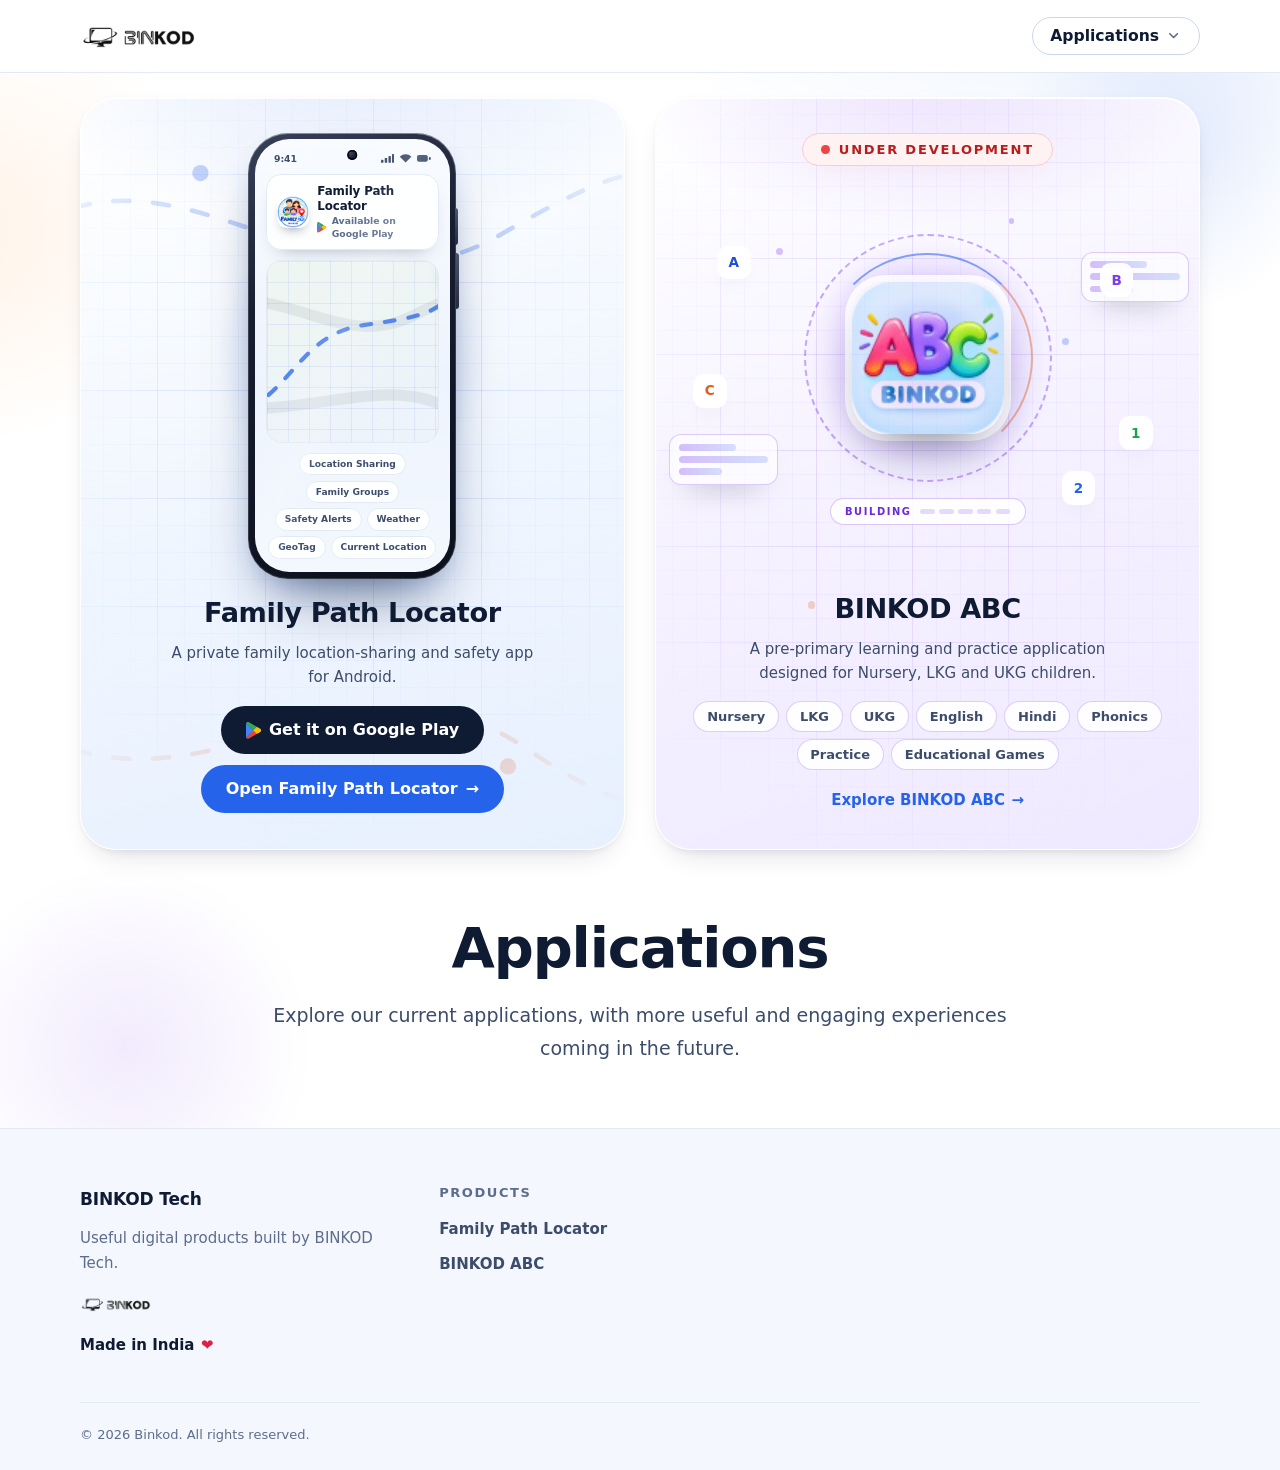
==== commit 9b00246b: "Minor html fixes" ====
--- a/index.html
+++ b/index.html
@@ -243,7 +243,7 @@
             Useful digital products built by BINKOD Tech.
           </p>
           <a class="binkod-link" href="https://www.binkod.in/" target="_blank" rel="noopener noreferrer">
-            <img src="/public/assets/shared/binkod.png" alt="BINKOD Tech" width="150" height="68" loading="lazy">
+            <img src="/public/assets/shared/binkod.png" alt="BINKOD Tech" width="160" height="70" loading="lazy">
           </a>
           <p class="made-in">Made in India <span class="made-in__heart" aria-hidden="true">❤️</span></p>
         </div>
@@ -255,9 +255,6 @@
           </ul>
         </div>
       </div>
-      <p class="footer-hosting">
-        Binkod is hosted at <a href="https://boardsilly.in">BOARDSILLY</a>, our home base on the web.
-      </p>
       <div class="footer-bottom">
         <span>© 2026 Binkod. All rights reserved.</span>
       </div>
